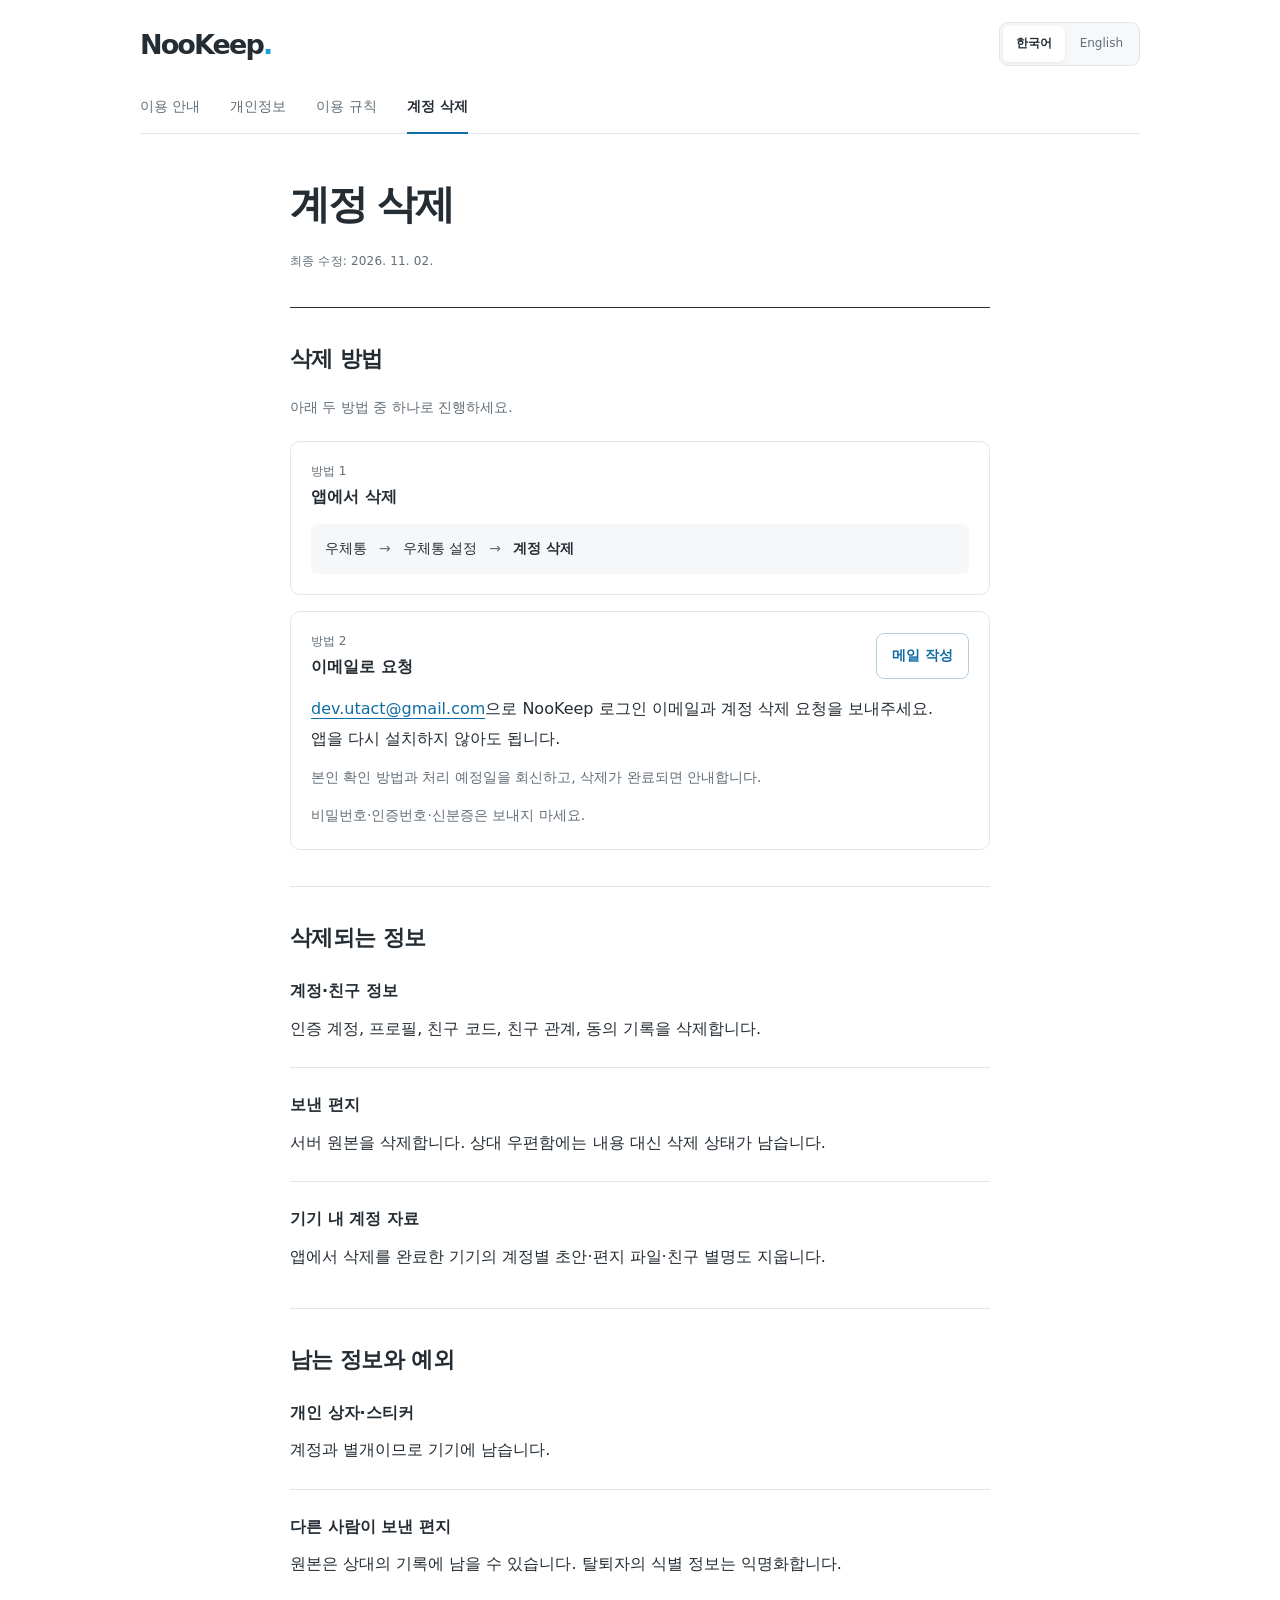
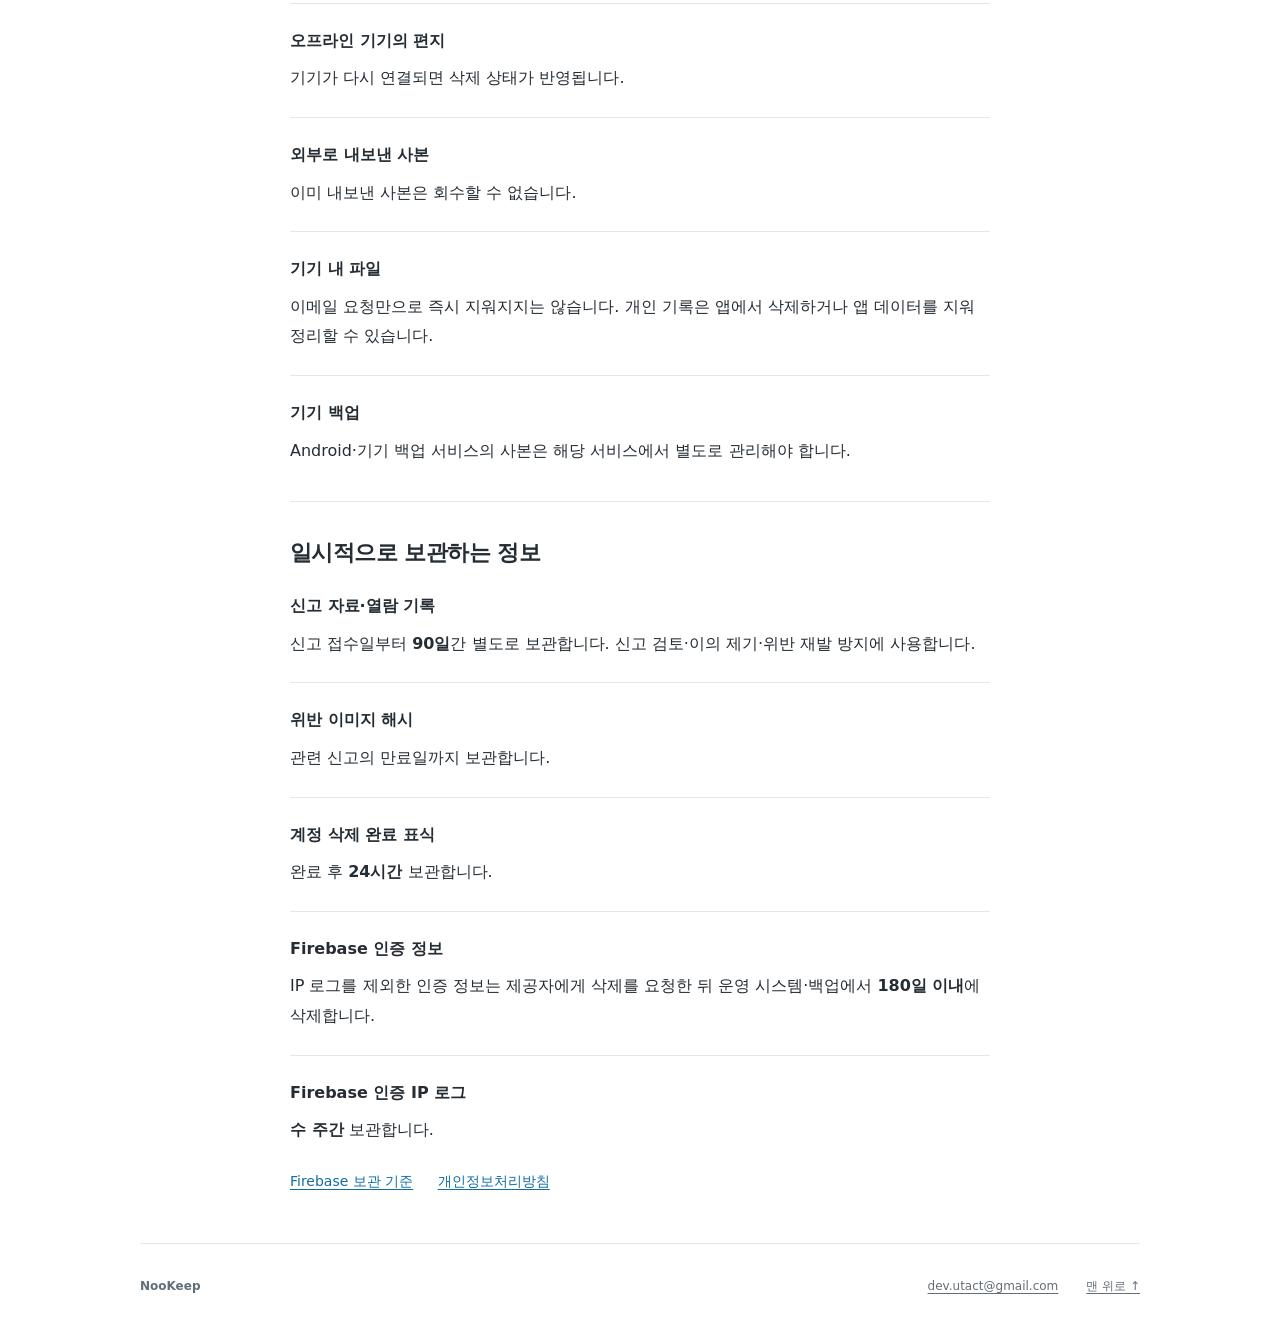
==== account-deletion/index.html @ aed0a8ed "feat: 이용 안내 사이트 추가" ====
<!doctype html>
<html lang="ko">
  <head>
    <meta charset="utf-8">
    <meta name="viewport" content="width=device-width,initial-scale=1">
    <meta name="color-scheme" content="light">
    <meta name="robots" content="noindex">
    <meta name="description" content="앱에서 직접 삭제하거나 이메일로 요청할 수 있습니다.">
    <title>계정 삭제 — NooKeep</title>
    <link rel="stylesheet" href="../assets/site.css">
    <link rel="alternate" hreflang="en" href="en/index.html">
  </head>
  <body id="top" class="policy-page short-page">
    <a class="skip" href="#content">본문으로 건너뛰기</a>
    <div class="wrap">
      <header class="site-header">
        <div class="header-top">
          <a class="brand" href="../index.html" aria-label="NooKeep 이용 안내 홈">NooKeep<span aria-hidden="true">.</span>
          </a>
          <nav class="language-switch" aria-label="Language / 언어">
            <a href="index.html" lang="ko" hreflang="ko" translate="no" aria-current="true">한국어</a>
            <a href="en/index.html" lang="en" hreflang="en" translate="no">English</a>
          </nav>
        </div>
        <nav class="site-nav" aria-label="주요 안내">
          <a href="../index.html">이용 안내</a>
          <a href="../privacy/index.html">개인정보</a>
          <a href="../community/index.html">이용 규칙</a>
          <a href="index.html" aria-current="page">계정 삭제</a>
        </nav>
      </header>
      <main id="content" tabindex="-1">
        <div class="hero">
          <h1>계정 삭제</h1>
          <p class="meta">최종 수정: 2026. 11. 02.</p>
        </div>
        <div class="layout">
          <article class="document">
            <section id="request" aria-labelledby="request-title">
              <h2 id="request-title">삭제 방법</h2>
              <p class="method-intro">아래 두 방법 중 하나로 진행하세요.</p>
              <div class="request-method">
                <div class="request-method-heading">
                  <h3>
                    <span class="method-label">방법 1</span>앱에서 삭제</h3>
                </div>
                <p class="setting-path" aria-label="앱 설정 경로">
                  <span>우체통</span>
                  <span class="path-step"><span aria-hidden="true">→</span><span>우체통 설정</span></span>
                  <span class="path-step"><span aria-hidden="true">→</span><span class="path-destination">계정 삭제</span></span>
                </p>
              </div>
              <div class="request-method">
                <div class="request-method-heading">
                  <h3>
                    <span class="method-label">방법 2</span>이메일로 요청</h3>
                  <a class="mail-link" aria-label="계정 삭제 요청 메일 작성" href="mailto:dev.utact@gmail.com?subject=NooKeep%20account%20deletion">메일 작성</a>
                </div>
                <p>
                  <a href="mailto:dev.utact@gmail.com">dev.utact@gmail.com</a>으로 NooKeep 로그인 이메일과 계정 삭제 요청을 보내주세요. 앱을 다시 설치하지 않아도 됩니다.</p>
                <p class="method-note">본인 확인 방법과 처리 예정일을 회신하고, 삭제가 완료되면 안내합니다.</p>
                <p class="method-note">비밀번호·인증번호·신분증은 보내지 마세요.</p>
              </div>
            </section>
            <section id="removed" aria-labelledby="removed-title">
              <h2 id="removed-title">삭제되는 정보</h2>
              <dl class="facts">
                <div>
                  <dt>계정·친구 정보</dt>
                  <dd>인증 계정, 프로필, 친구 코드, 친구 관계, 동의 기록을 삭제합니다.</dd>
                </div>
                <div>
                  <dt>보낸 편지</dt>
                  <dd>서버 원본을 삭제합니다. 상대 우편함에는 내용 대신 삭제 상태가 남습니다.</dd>
                </div>
                <div>
                  <dt>기기 내 계정 자료</dt>
                  <dd>앱에서 삭제를 완료한 기기의 계정별 초안·편지 파일·친구 별명도 지웁니다.</dd>
                </div>
              </dl>
            </section>
            <section id="retained" aria-labelledby="retained-title">
              <h2 id="retained-title">남는 정보와 예외</h2>
              <dl class="facts">
                <div>
                  <dt>개인 상자·스티커</dt>
                  <dd>계정과 별개이므로 기기에 남습니다.</dd>
                </div>
                <div>
                  <dt>다른 사람이 보낸 편지</dt>
                  <dd>원본은 상대의 기록에 남을 수 있습니다. 탈퇴자의 식별 정보는 익명화합니다.</dd>
                </div>
                <div>
                  <dt>오프라인 기기의 편지</dt>
                  <dd>기기가 다시 연결되면 삭제 상태가 반영됩니다.</dd>
                </div>
                <div>
                  <dt>외부로 내보낸 사본</dt>
                  <dd>이미 내보낸 사본은 회수할 수 없습니다.</dd>
                </div>
                <div>
                  <dt>기기 내 파일</dt>
                  <dd>이메일 요청만으로 즉시 지워지지는 않습니다. 개인 기록은 앱에서 삭제하거나 앱 데이터를 지워 정리할 수 있습니다.</dd>
                </div>
                <div>
                  <dt>기기 백업</dt>
                  <dd>Android·기기 백업 서비스의 사본은 해당 서비스에서 별도로 관리해야 합니다.</dd>
                </div>
              </dl>
            </section>
            <section id="temporary" aria-labelledby="temporary-title">
              <h2 id="temporary-title">일시적으로 보관하는 정보</h2>
              <dl class="facts">
                <div>
                  <dt>신고 자료·열람 기록</dt>
                  <dd>신고 접수일부터 <strong>90일</strong>간 별도로 보관합니다. 신고 검토·이의 제기·위반 재발 방지에 사용합니다.</dd>
                </div>
                <div>
                  <dt>위반 이미지 해시</dt>
                  <dd>관련 신고의 만료일까지 보관합니다.</dd>
                </div>
                <div>
                  <dt>계정 삭제 완료 표식</dt>
                  <dd>완료 후 <strong>24시간</strong> 보관합니다.</dd>
                </div>
                <div>
                  <dt>Firebase 인증 정보</dt>
                  <dd>IP 로그를 제외한 인증 정보는 제공자에게 삭제를 요청한 뒤 운영 시스템·백업에서 <strong>180일 이내</strong>에 삭제합니다.</dd>
                </div>
                <div>
                  <dt>Firebase 인증 IP 로그</dt>
                  <dd>
                    <strong>수 주간</strong> 보관합니다.</dd>
                </div>
              </dl>
              <p class="reference-links">
                <a href="https://firebase.google.com/support/privacy">Firebase 보관 기준</a>
                <a href="../privacy/index.html#retention">개인정보처리방침</a>
              </p>
            </section>
          </article>
        </div>
      </main>
      <footer class="site-footer">
        <span>NooKeep</span>
        <a href="mailto:dev.utact@gmail.com">dev.utact@gmail.com</a>
        <a href="#top">맨 위로 ↑</a>
      </footer>
    </div>
  </body>
</html>
---- assets/site.css ----
:root {
  color-scheme: light;
  --paper: #fff;
  --ink: #252d34;
  --muted: #626e78;
  --line: #e1e7eb;
  --accent: #126ca4;
  --tint: #f0f6fa;
}
* { box-sizing: border-box; }
html { scroll-behavior: smooth; }
body {
  margin: 0;
  background: var(--paper);
  color: var(--ink);
  font: 16px/1.85 system-ui, -apple-system, "Apple SD Gothic Neo", "Malgun Gothic", sans-serif;
  word-break: keep-all;
  overflow-wrap: anywhere;
  -webkit-text-size-adjust: 100%;
}
:lang(en) { word-break: normal; }
a { color: var(--accent); text-underline-offset: .22em; text-decoration-thickness: 1px; }
a:hover { text-decoration-thickness: 2px; }
a:focus-visible { outline: 2px solid var(--accent); outline-offset: 5px; border-radius: 3px; }
.skip { position: absolute; top: 12px; left: 20px; z-index: 5; padding: 10px 16px; background: #fff; transform: translateY(-200%); }
.skip:focus { transform: none; }
.wrap { width: min(100%, 1080px); padding: 0 40px; margin: auto; }
.header-top { display: flex; justify-content: space-between; align-items: center; gap: 20px; padding: 22px 0 18px; }
.brand { display: inline-flex; align-items: center; min-height: 44px; color: var(--ink); font-size: 27px; font-weight: 760; letter-spacing: -.07em; text-decoration: none; line-height: 1; }
.brand span { color: #199edc; }
.language-switch { display: flex; align-items: center; padding: 3px; border: 1px solid var(--line); border-radius: 9px; gap: 2px; background: #f6f8fa; }
.language-switch a { display: inline-flex; align-items: center; justify-content: center; min-height: 36px; padding: 0 13px; border-radius: 6px; font-size: 12px; line-height: 1.3; color: var(--muted); text-decoration: none; white-space: nowrap; }
.language-switch [aria-current] { color: var(--ink); background: #fff; box-shadow: 0 1px 4px #172b3a14; font-weight: 650; }
.site-nav { display: flex; gap: 30px; border-bottom: 1px solid var(--line); }
.site-nav a { position: relative; display: inline-flex; align-items: center; min-height: 49px; padding: 8px 0 12px; font-size: 14px; color: var(--muted); text-decoration: none; white-space: nowrap; }
.site-nav a:hover { color: var(--ink); }
.site-nav [aria-current] { color: var(--ink); font-weight: 650; }
.site-nav [aria-current]::after { content: ""; position: absolute; bottom: -1px; left: 0; right: 0; height: 2px; background: var(--accent); }
h1 { font-size: clamp(30px, 4vw, 40px); line-height: 1.3; letter-spacing: -.055em; font-weight: 700; margin: 0 0 14px; }
h2 { margin: 0 0 20px; font-size: 22px; line-height: 1.5; letter-spacing: -.025em; font-weight: 700; }
h3 { margin: 28px 0 10px; font-size: 16px; line-height: 1.6; font-weight: 650; }
p { margin: 0 0 16px; }
p:last-child { margin-bottom: 0; }
.meta { margin: 20px 0 0; color: var(--muted); font-size: 12px; letter-spacing: .015em; }
.home-page .site-header { border-bottom: 1px solid var(--line); }
.home-page main, .home-contact { max-width: 720px; margin: auto; }
.home-hero { display: flex; align-items: center; justify-content: space-between; gap: 32px; padding: 32px 24px 28px; }
.home-hero h1 { margin: 0; }
.home-banner { display: block; width: 260px; max-width: 48%; height: auto; }
.guide-list { border-top: 1px solid var(--ink); }
.guide-row { display: grid; grid-template-columns: minmax(0, 1fr) 20px; align-items: center; gap: 20px; padding: 24px; border-bottom: 1px solid var(--line); text-decoration: none; color: var(--ink); transition: background .15s ease; }
.guide-row:hover, .guide-row:focus-visible { background: var(--tint); }
.guide-row h2 { font-size: 19px; font-weight: 650; margin: 0; }
.guide-row p { font-size: 14px; color: var(--muted); margin: 5px 0 0; }
.chevron { display: block; color: var(--muted); }
.guide-row:hover .chevron, .guide-row:focus-visible .chevron { color: var(--accent); }
.home-contact { display: flex; flex-wrap: wrap; justify-content: space-between; align-items: center; gap: 8px 24px; padding: 24px 24px 36px; }
.home-contact h2 { font-size: 14px; font-weight: 500; color: var(--muted); margin: 0; }
.home-contact > a { display: inline-flex; align-items: center; min-height: 44px; font-size: 14px; }
.policy-page .hero { padding: 44px 0 35px; }
.privacy-page .hero { margin-left: 244px; }
.privacy-page .layout { display: grid; grid-template-columns: 196px minmax(0, 1fr); gap: 48px; padding-bottom: 48px; }
.toc { position: sticky; top: 24px; align-self: start; max-height: calc(100vh - 48px); overflow-y: auto; padding: 8px 0; }
.toc h2 { font-size: 16px; line-height: 1.5; font-weight: 700; color: var(--ink); margin: 0 0 18px; }
.toc ol { list-style: none; padding: 0; margin: 0; border-left: 1px solid var(--line); }
.toc li + li { margin: 0; }
.toc a { display: flex; align-items: center; min-height: 44px; padding: 7px 0 7px 16px; color: var(--muted); font-size: 13px; line-height: 1.6; text-decoration: none; }
.toc a:hover, .toc a:focus-visible { color: var(--accent); background: var(--tint); text-decoration: underline; }
.document { min-width: 0; max-width: 720px; }
.document section { scroll-margin-top: 24px; padding: 34px 0 36px; border-top: 1px solid var(--line); }
.document section:first-child { border-top-color: var(--ink); }
.document section:last-child { padding-bottom: 0; }
.document h2 + h3 { margin-top: 0; }
.document strong { font-weight: 650; }
ul, ol { margin: 12px 0; padding-left: 22px; }
li + li { margin-top: 12px; }
.facts { margin: 24px 0 0; }
.facts > div { padding: 24px 0; border-top: 1px solid var(--line); }
.facts > div:first-child { padding-top: 0; border-top: 0; }
.facts > div:last-child { padding-bottom: 0; }
.facts dt { margin: 0 0 10px; font-weight: 650; font-size: 16px; line-height: 1.6; }
.facts dd { margin: 0; }
.facts + p { margin-top: 24px; }
.rule-list { list-style: none; padding: 0; margin: 0; }
.rule-list li + li { margin-top: 22px; }
.rule-list strong, .rule-list span { display: block; }
.rule-list strong { margin-bottom: 6px; line-height: 1.6; }
.document ul + ul, .document ul + p { margin-top: 24px; }
.document ul:last-child { margin-bottom: 0; }
.short-page main { max-width: 700px; margin: auto; padding-bottom: 48px; }
.article-intro { margin: 0 0 28px; }
.method-intro { margin-bottom: 20px; color: var(--muted); font-size: 14px; }
.request-method { padding: 20px; border: 1px solid var(--line); border-radius: 10px; }
.request-method + .request-method { margin-top: 16px; }
.request-method-heading { display: grid; grid-template-columns: minmax(0, 1fr) auto; align-items: center; gap: 12px; min-height: 48px; margin-bottom: 14px; }
.request-method h3 { margin: 0; }
.method-label { display: block; margin-bottom: 4px; color: var(--muted); font-size: 12px; line-height: 1.4; font-weight: 500; }
.request-method p { margin-bottom: 12px; }
.request-method p:last-child { margin-bottom: 0; }
.setting-path { display: flex; flex-wrap: wrap; align-items: center; gap: 6px 12px; padding: 12px 14px; border-radius: 6px; background: #f5f7f9; font-size: 14px; font-weight: 400; }
.setting-path > span { white-space: nowrap; }
.setting-path .path-step { display: inline-flex; align-items: center; gap: 12px; }
.setting-path [aria-hidden] { color: var(--muted); }
.setting-path .path-destination { font-weight: 650; }
.method-note { font-size: 14px; color: var(--muted); }
.mail-link { display: inline-flex; flex-shrink: 0; align-items: center; border: 1px solid #b5cddd; background: #fff; color: var(--accent); padding: 9px 15px; border-radius: 8px; min-height: 44px; font-size: 14px; font-weight: 600; text-decoration: none; }
.mail-link:hover { background: var(--tint); border-color: var(--accent); }
.reference-links { font-size: 14px; }
.reference-links a + a { margin-left: 20px; }
.site-footer { display: flex; flex-wrap: wrap; align-items: center; gap: 8px 28px; padding: 20px 0 28px; border-top: 1px solid var(--line); color: var(--muted); font-size: 12px; }
.site-footer > span { margin-right: auto; font-weight: 600; }
.site-footer a { display: inline-flex; align-items: center; min-height: 44px; color: var(--muted); }

@media (max-width: 860px) {
  .wrap { padding: 0 28px; }
  .privacy-page .hero { margin-left: 0; }
  .privacy-page .layout { display: block; }
  .toc { position: static; max-height: none; overflow: visible; padding: 0 0 24px; }
  .toc ol { display: flex; flex-wrap: wrap; gap: 0 24px; border-left: 0; }
  .toc a { min-height: 44px; padding: 7px 0; }
  .toc h2 { margin-bottom: 12px; }
}
@media (max-width: 600px) {
  .wrap { padding: 0 22px; }
  .header-top { padding: 18px 0 12px; gap: 12px; }
  .brand { font-size: 25px; }
  .language-switch a { min-height: 38px; padding: 0 10px; }
  .site-nav { gap: 23px; }
  .site-nav a { font-size: 13px; min-height: 46px; }
  .home-hero { flex-direction: column; align-items: flex-start; gap: 20px; padding: 28px 16px 24px; }
  .home-hero h1 { font-size: 34px; }
  .home-banner { width: 240px; max-width: 100%; align-self: center; }
  .guide-row { gap: 16px; padding: 22px 16px; }
  .guide-row h2 { font-size: 18px; }
  .home-contact { padding: 20px 16px 28px; }
  .policy-page .hero { padding: 32px 0 28px; }
  .document section { padding: 28px 0 32px; }
  .request-method { padding: 16px; }
  .facts > div { padding: 22px 0; }
  h2 { font-size: 21px; }
  .site-footer { gap: 0 18px; padding: 16px 0 22px; }
}
@media (max-width: 360px) {
  .wrap { padding: 0 18px; }
  .site-nav { gap: 17px; }
  .site-nav a { font-size: 12px; }
  .language-switch a { padding: 0 8px; }
}
@media (prefers-reduced-motion: reduce) {
  html { scroll-behavior: auto; }
  .guide-row { transition: none; }
}
@media print {
  .site-header, .toc, .skip, .site-footer { display: none; }
  .wrap { width: 100%; padding: 0; }
  .privacy-page .hero { margin-left: 0; }
  .privacy-page .layout { display: block; }
  a { color: inherit; }
  h2, dt { break-after: avoid; }
  p, li, dd { orphans: 3; widows: 3; }
}
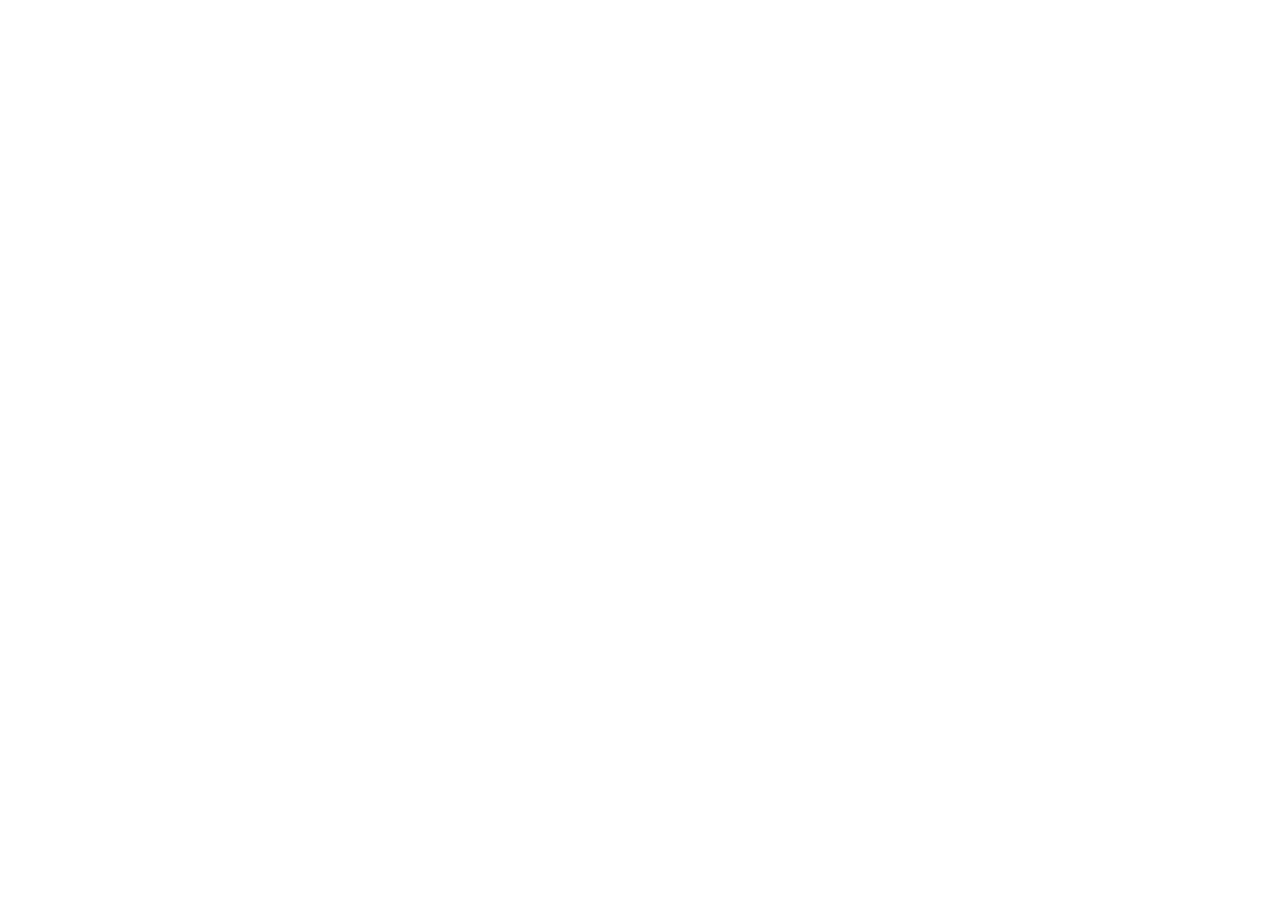
==== commit 408b2cbb: "fix(pages): 기존 안내 주소를 공식 도메인으로 연결" ====
--- a/account-deletion/index.html
+++ b/account-deletion/index.html
@@ -1,151 +1,20 @@
 <!doctype html>
 <html lang="ko">
-  <head>
-    <meta charset="utf-8">
-    <meta name="viewport" content="width=device-width,initial-scale=1">
-    <meta name="color-scheme" content="light">
-    <meta name="robots" content="noindex">
-    <meta name="description" content="앱에서 직접 삭제하거나 이메일로 요청할 수 있습니다.">
-    <title>계정 삭제 — NooKeep</title>
-    <link rel="stylesheet" href="../assets/site.css">
-    <link rel="alternate" hreflang="en" href="en/index.html">
-  </head>
-  <body id="top" class="policy-page short-page">
-    <a class="skip" href="#content">본문으로 건너뛰기</a>
-    <div class="wrap">
-      <header class="site-header">
-        <div class="header-top">
-          <a class="brand" href="../index.html" aria-label="NooKeep 이용 안내 홈">NooKeep<span aria-hidden="true">.</span>
-          </a>
-          <nav class="language-switch" aria-label="Language / 언어">
-            <a href="index.html" lang="ko" hreflang="ko" translate="no" aria-current="true">한국어</a>
-            <a href="en/index.html" lang="en" hreflang="en" translate="no">English</a>
-          </nav>
-        </div>
-        <nav class="site-nav" aria-label="주요 안내">
-          <a href="../index.html">이용 안내</a>
-          <a href="../privacy/index.html">개인정보</a>
-          <a href="../community/index.html">이용 규칙</a>
-          <a href="index.html" aria-current="page">계정 삭제</a>
-        </nav>
-      </header>
-      <main id="content" tabindex="-1">
-        <div class="hero">
-          <h1>계정 삭제</h1>
-          <p class="meta">최종 수정: 2026. 11. 02.</p>
-        </div>
-        <div class="layout">
-          <article class="document">
-            <section id="request" aria-labelledby="request-title">
-              <h2 id="request-title">삭제 방법</h2>
-              <p class="method-intro">아래 두 방법 중 하나로 진행하세요.</p>
-              <div class="request-method">
-                <div class="request-method-heading">
-                  <h3>
-                    <span class="method-label">방법 1</span>앱에서 삭제</h3>
-                </div>
-                <p class="setting-path" aria-label="앱 설정 경로">
-                  <span>우체통</span>
-                  <span class="path-step"><span aria-hidden="true">→</span><span>우체통 설정</span></span>
-                  <span class="path-step"><span aria-hidden="true">→</span><span class="path-destination">계정 삭제</span></span>
-                </p>
-              </div>
-              <div class="request-method">
-                <div class="request-method-heading">
-                  <h3>
-                    <span class="method-label">방법 2</span>이메일로 요청</h3>
-                  <a class="mail-link" aria-label="계정 삭제 요청 메일 작성" href="mailto:dev.utact@gmail.com?subject=NooKeep%20account%20deletion">메일 작성</a>
-                </div>
-                <p>
-                  <a href="mailto:dev.utact@gmail.com">dev.utact@gmail.com</a>으로 NooKeep 로그인 이메일과 계정 삭제 요청을 보내주세요. 앱을 다시 설치하지 않아도 됩니다.</p>
-                <p class="method-note">본인 확인 방법과 처리 예정일을 회신하고, 삭제가 완료되면 안내합니다.</p>
-                <p class="method-note">비밀번호·인증번호·신분증은 보내지 마세요.</p>
-              </div>
-            </section>
-            <section id="removed" aria-labelledby="removed-title">
-              <h2 id="removed-title">삭제되는 정보</h2>
-              <dl class="facts">
-                <div>
-                  <dt>계정·친구 정보</dt>
-                  <dd>인증 계정, 프로필, 친구 코드, 친구 관계, 동의 기록을 삭제합니다.</dd>
-                </div>
-                <div>
-                  <dt>보낸 편지</dt>
-                  <dd>서버 원본을 삭제합니다. 상대 우편함에는 내용 대신 삭제 상태가 남습니다.</dd>
-                </div>
-                <div>
-                  <dt>기기 내 계정 자료</dt>
-                  <dd>앱에서 삭제를 완료한 기기의 계정별 초안·편지 파일·친구 별명도 지웁니다.</dd>
-                </div>
-              </dl>
-            </section>
-            <section id="retained" aria-labelledby="retained-title">
-              <h2 id="retained-title">남는 정보와 예외</h2>
-              <dl class="facts">
-                <div>
-                  <dt>개인 상자·스티커</dt>
-                  <dd>계정과 별개이므로 기기에 남습니다.</dd>
-                </div>
-                <div>
-                  <dt>다른 사람이 보낸 편지</dt>
-                  <dd>원본은 상대의 기록에 남을 수 있습니다. 탈퇴자의 식별 정보는 익명화합니다.</dd>
-                </div>
-                <div>
-                  <dt>오프라인 기기의 편지</dt>
-                  <dd>기기가 다시 연결되면 삭제 상태가 반영됩니다.</dd>
-                </div>
-                <div>
-                  <dt>외부로 내보낸 사본</dt>
-                  <dd>이미 내보낸 사본은 회수할 수 없습니다.</dd>
-                </div>
-                <div>
-                  <dt>기기 내 파일</dt>
-                  <dd>이메일 요청만으로 즉시 지워지지는 않습니다. 개인 기록은 앱에서 삭제하거나 앱 데이터를 지워 정리할 수 있습니다.</dd>
-                </div>
-                <div>
-                  <dt>기기 백업</dt>
-                  <dd>Android·기기 백업 서비스의 사본은 해당 서비스에서 별도로 관리해야 합니다.</dd>
-                </div>
-              </dl>
-            </section>
-            <section id="temporary" aria-labelledby="temporary-title">
-              <h2 id="temporary-title">일시적으로 보관하는 정보</h2>
-              <dl class="facts">
-                <div>
-                  <dt>신고 자료·열람 기록</dt>
-                  <dd>신고 접수일부터 <strong>90일</strong>간 별도로 보관합니다. 신고 검토·이의 제기·위반 재발 방지에 사용합니다.</dd>
-                </div>
-                <div>
-                  <dt>위반 이미지 해시</dt>
-                  <dd>관련 신고의 만료일까지 보관합니다.</dd>
-                </div>
-                <div>
-                  <dt>계정 삭제 완료 표식</dt>
-                  <dd>완료 후 <strong>24시간</strong> 보관합니다.</dd>
-                </div>
-                <div>
-                  <dt>Firebase 인증 정보</dt>
-                  <dd>IP 로그를 제외한 인증 정보는 제공자에게 삭제를 요청한 뒤 운영 시스템·백업에서 <strong>180일 이내</strong>에 삭제합니다.</dd>
-                </div>
-                <div>
-                  <dt>Firebase 인증 IP 로그</dt>
-                  <dd>
-                    <strong>수 주간</strong> 보관합니다.</dd>
-                </div>
-              </dl>
-              <p class="reference-links">
-                <a href="https://firebase.google.com/support/privacy">Firebase 보관 기준</a>
-                <a href="../privacy/index.html#retention">개인정보처리방침</a>
-              </p>
-            </section>
-          </article>
-        </div>
-      </main>
-      <footer class="site-footer">
-        <span>NooKeep</span>
-        <a href="mailto:dev.utact@gmail.com">dev.utact@gmail.com</a>
-        <a href="#top">맨 위로 ↑</a>
-      </footer>
-    </div>
-  </body>
+<head>
+  <meta charset="utf-8">
+  <meta name="viewport" content="width=device-width, initial-scale=1">
+  <meta name="robots" content="noindex,follow">
+  <link rel="canonical" href="https://nookeep.com/account-deletion/">
+  <title>안내 페이지 이전 — NooKeep</title>
+  <script>
+    const destination = new URL('https://nookeep.com/account-deletion/');
+    destination.search = window.location.search;
+    destination.hash = window.location.hash;
+    window.location.replace(destination.href);
+  </script>
+  <noscript><meta http-equiv="refresh" content="0;url=https://nookeep.com/account-deletion/"></noscript>
+</head>
+<body>
+  <p><a href="https://nookeep.com/account-deletion/">NooKeep 새 안내 페이지로 이동</a></p>
+</body>
 </html>
